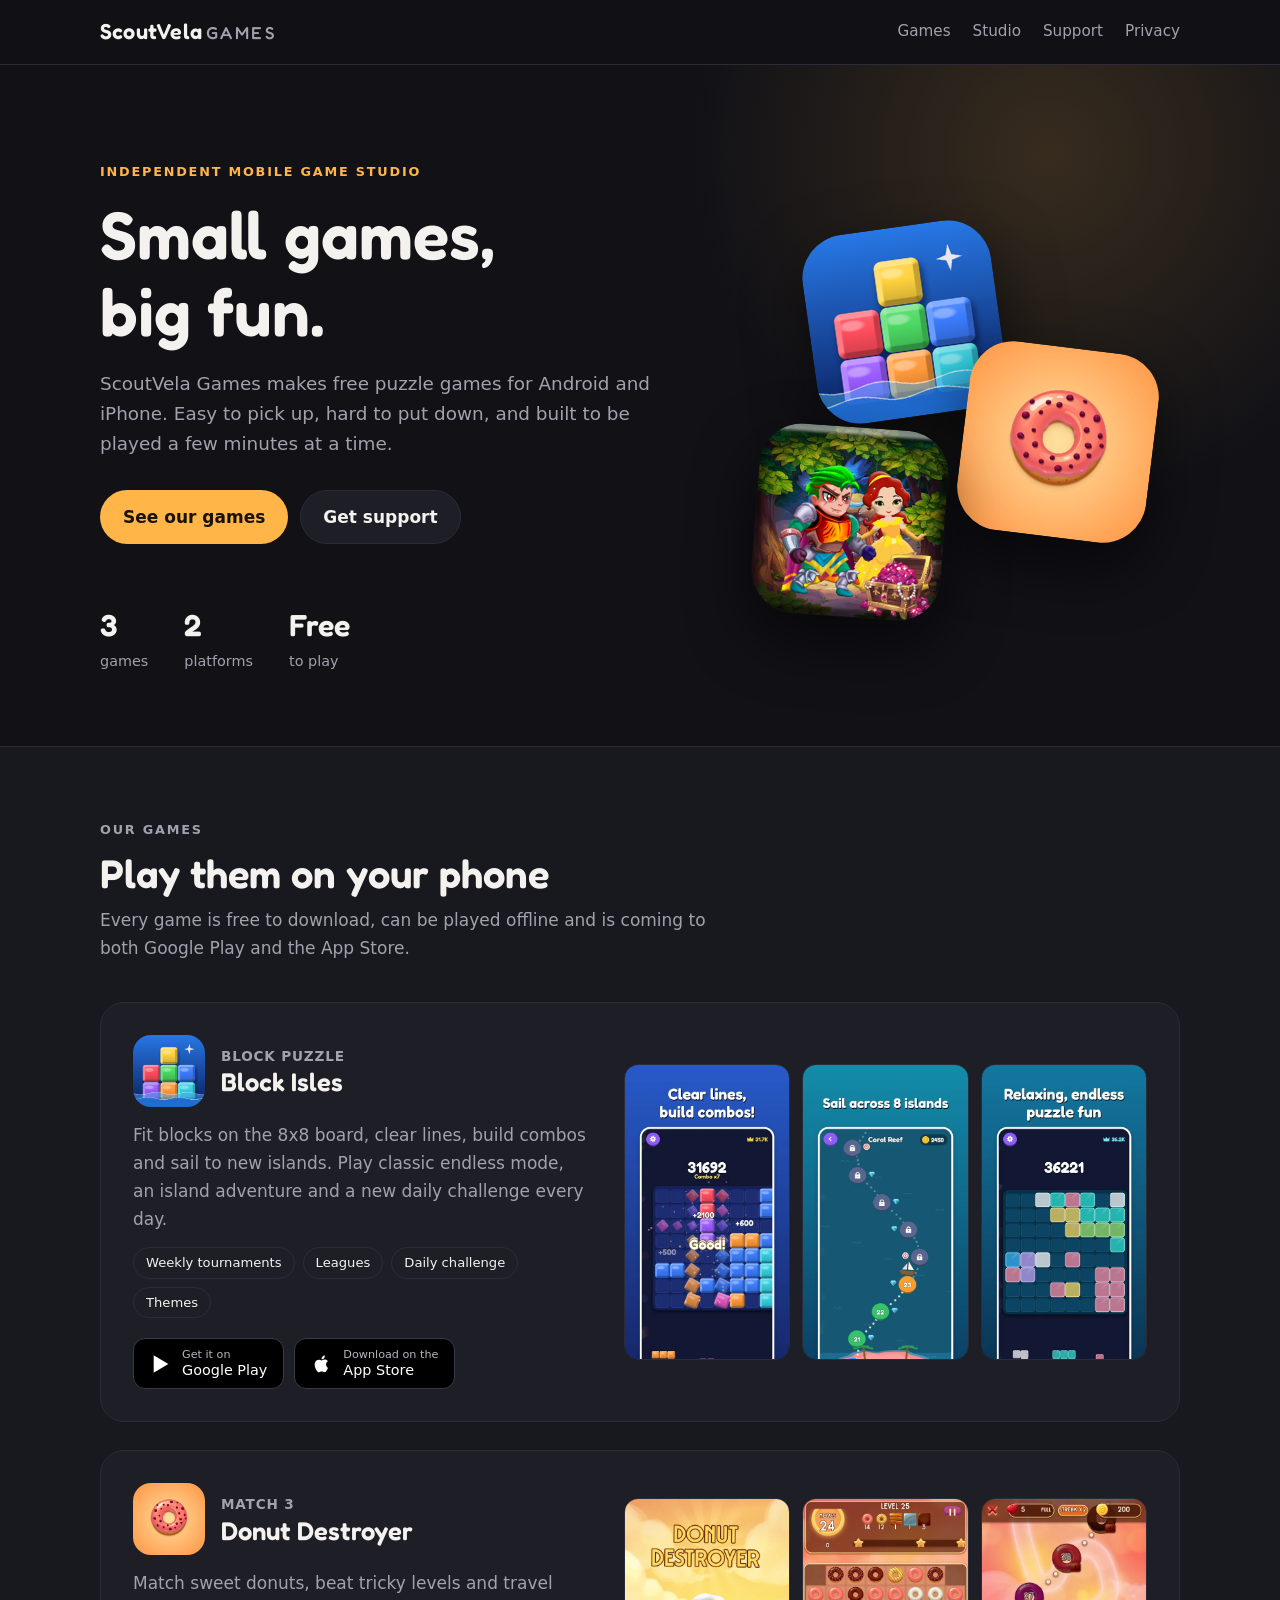
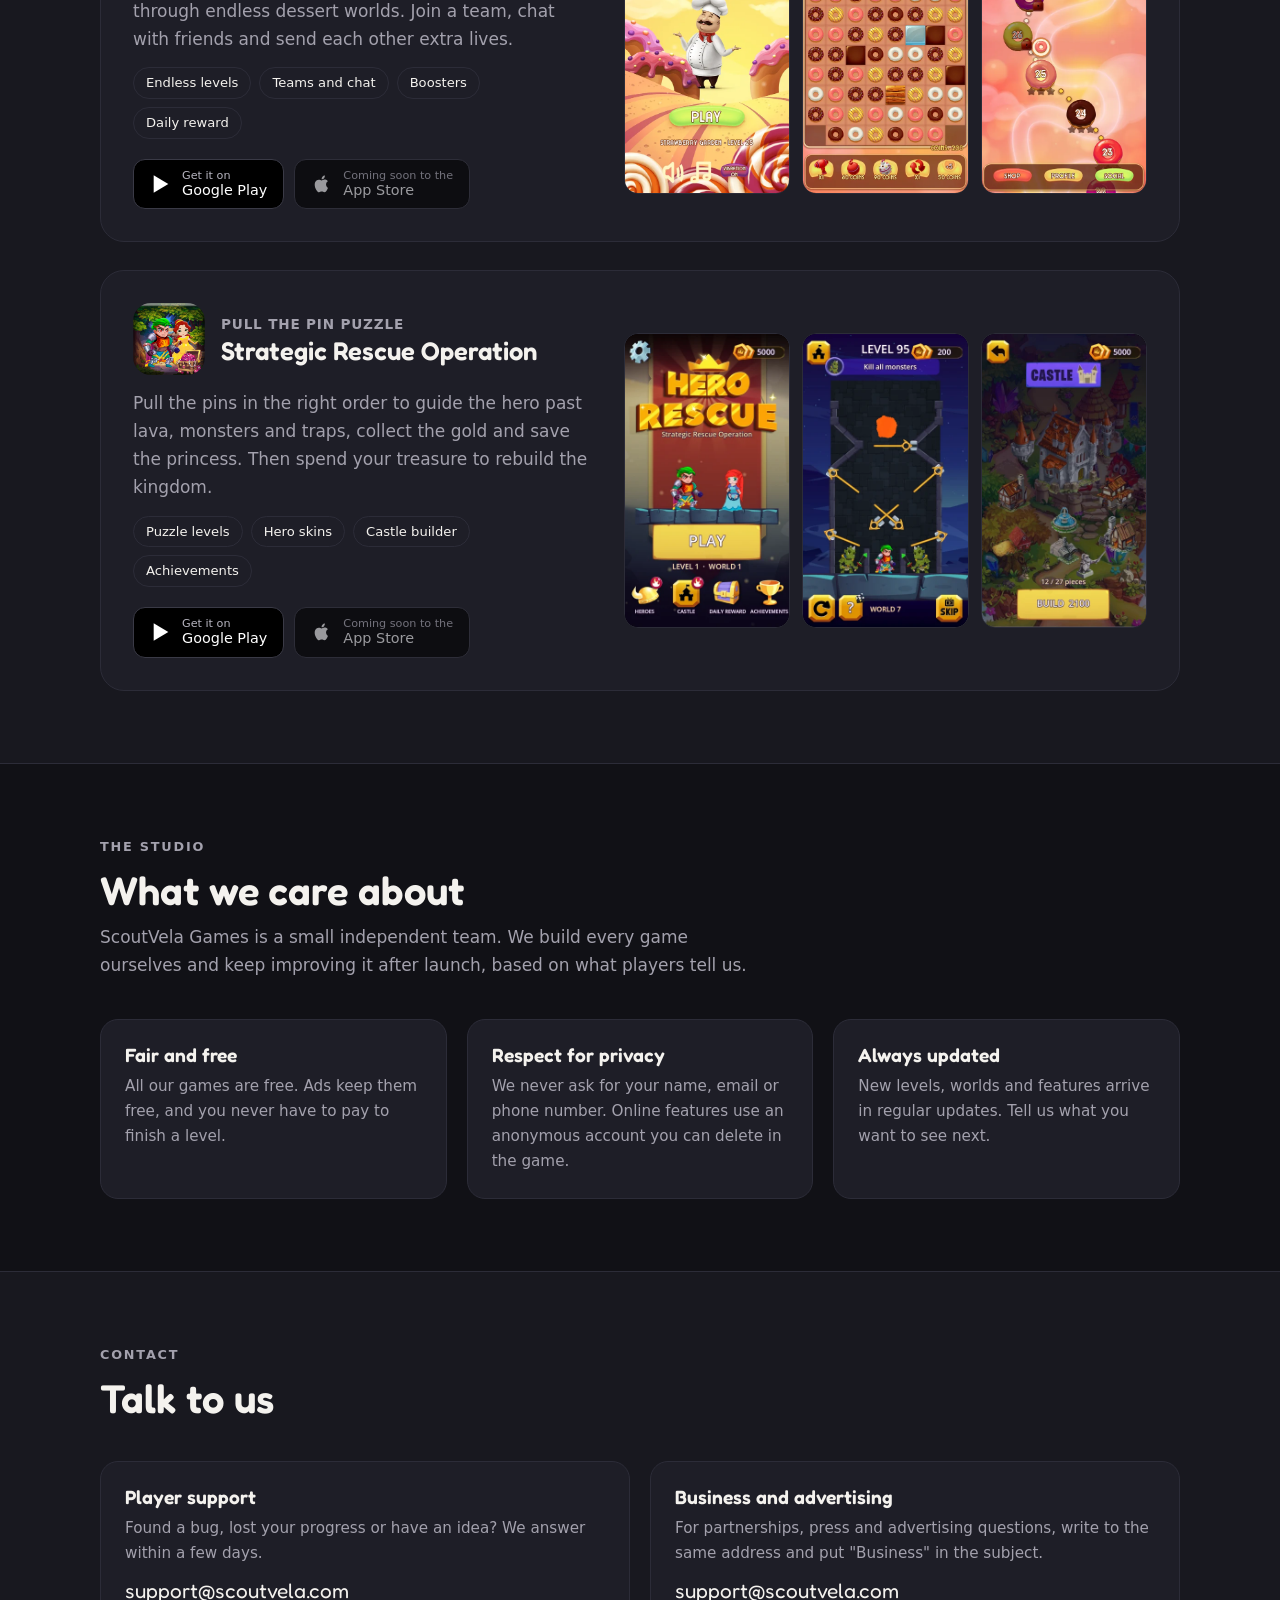
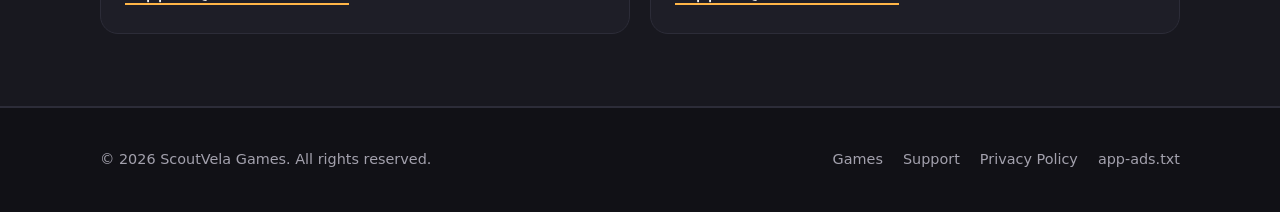
==== index.html @ fff9aac3 "Add ScoutVela Games studio website Co-Authored-By: Claude Opus 5.5 <noreply@anthropic.com> Claude-Se" ====
<!doctype html>
<html lang="en">
<head>
<meta charset="utf-8">
<meta name="viewport" content="width=device-width, initial-scale=1">
<title>ScoutVela Games</title>
<meta name="description" content="ScoutVela Games is an independent mobile game studio making free puzzle games for Android and iPhone: Donut Destroyer, Strategic Rescue Operation and Block Isles.">
<meta property="og:title" content="ScoutVela Games">
<meta property="og:description" content="Free puzzle games for Android and iPhone.">
<meta property="og:image" content="assets/img/scoutvela-logo.png">
<meta name="theme-color" content="#111116">
<link rel="icon" href="assets/img/favicon.png">
<link rel="apple-touch-icon" href="assets/img/apple-touch-icon.png">
<link rel="stylesheet" href="assets/style.css">
</head>
<body>

<header class="top">
  <div class="wrap">
    <a class="brand" href="./">ScoutVela<span>GAMES</span></a>
    <nav class="nav">
      <a href="#games">Games</a>
      <a class="hide-sm" href="#studio">Studio</a>
      <a href="support.html">Support</a>
      <a href="privacy.html">Privacy</a>
    </nav>
  </div>
</header>

<main>
  <div class="hero">
    <div class="wrap hero-grid">
      <div>
      <p class="eyebrow">Independent mobile game studio</p>
      <h1>Small games, big fun.</h1>
      <p class="lead">ScoutVela Games makes free puzzle games for Android and iPhone. Easy to pick up, hard to put down, and built to be played a few minutes at a time.</p>
      <div class="cta">
        <a class="btn primary" href="#games">See our games</a>
        <a class="btn" href="support.html">Get support</a>
      </div>
      <div class="stats">
        <div><b>3</b><span>games</span></div>
        <div><b>2</b><span>platforms</span></div>
        <div><b>Free</b><span>to play</span></div>
      </div>
      </div>
      <div class="hero-art" aria-hidden="true">
        <img class="a1" src="assets/img/icon-isles.png" alt="">
        <img class="a2" src="assets/img/icon-donut.png" alt="">
        <img class="a3" src="assets/img/icon-rescue.png" alt="">
      </div>
    </div>
  </div>

  <section id="games" class="alt">
    <div class="wrap">
      <div class="section-head">
        <p class="eyebrow">Our games</p>
        <h2>Play them on your phone</h2>
        <p>Every game is free to download, can be played offline and is coming to both Google Play and the App Store.</p>
      </div>

      <div class="games">
        <article class="game isles" id="block-isles">
          <div class="game-info">
            <div class="game-title">
              <img src="assets/img/icon-isles.png" alt="" width="72" height="72">
              <div>
                <p class="genre">Block puzzle</p>
                <h3>Block Isles</h3>
              </div>
            </div>
            <p>Fit blocks on the 8x8 board, clear lines, build combos and sail to new islands. Play classic endless mode, an island adventure and a new daily challenge every day.</p>
            <ul class="tags"><li>Weekly tournaments</li><li>Leagues</li><li>Daily challenge</li><li>Themes</li></ul>
            <div class="stores">
              <a class="store" href="https://play.google.com/store/apps/details?id=com.scoutvela.blockisles" target="_blank" rel="noopener">
                <svg viewBox="0 0 24 24" aria-hidden="true"><path fill="currentColor" d="M4 2.5v19l16-9.5z"/></svg>
                <span><small>Get it on</small>Google Play</span>
              </a>
              <a class="store" href="https://apps.apple.com/app/id6827424911" target="_blank" rel="noopener">
                <svg viewBox="0 0 24 24" aria-hidden="true"><path fill="currentColor" d="M16.4 12.6c0-2.4 2-3.5 2-3.6-1.1-1.6-2.8-1.8-3.4-1.8-1.4-.1-2.8.9-3.5.9s-1.8-.8-3-.8C7 7.3 5.6 8.2 4.8 9.6c-1.6 2.8-.4 6.9 1.2 9.1.8 1.1 1.7 2.3 2.8 2.3 1.1 0 1.6-.7 2.9-.7 1.4 0 1.7.7 2.9.7 1.2 0 2-1.1 2.7-2.2.9-1.3 1.2-2.5 1.2-2.6 0 0-2.1-.8-2.1-3.6zM14.2 5.6c.6-.8 1.1-1.8.9-2.8-.9 0-2 .6-2.6 1.4-.6.6-1.1 1.7-.9 2.7 1 .1 2-.5 2.6-1.3z"/></svg>
                <span><small>Download on the</small>App Store</span>
              </a>
            </div>
          </div>
          <div class="shots">
            <img src="assets/img/isles-1.webp" alt="Block Isles classic mode" loading="lazy">
            <img src="assets/img/isles-2.webp" alt="Block Isles island map" loading="lazy">
            <img src="assets/img/isles-3.webp" alt="Block Isles theme" loading="lazy">
          </div>
        </article>

        <article class="game donut" id="donut-destroyer">
          <div class="game-info">
            <div class="game-title">
              <img src="assets/img/icon-donut.png" alt="" width="72" height="72">
              <div>
                <p class="genre">Match 3</p>
                <h3>Donut Destroyer</h3>
              </div>
            </div>
            <p>Match sweet donuts, beat tricky levels and travel through endless dessert worlds. Join a team, chat with friends and send each other extra lives.</p>
            <ul class="tags"><li>Endless levels</li><li>Teams and chat</li><li>Boosters</li><li>Daily reward</li></ul>
            <div class="stores">
              <a class="store" href="https://play.google.com/store/apps/details?id=com.MBAGameOffice.StandalonePairing" target="_blank" rel="noopener">
                <svg viewBox="0 0 24 24" aria-hidden="true"><path fill="currentColor" d="M4 2.5v19l16-9.5z"/></svg>
                <span><small>Get it on</small>Google Play</span>
              </a>
              <span class="store soon" aria-label="App Store, coming soon">
                <svg viewBox="0 0 24 24" aria-hidden="true"><path fill="currentColor" d="M16.4 12.6c0-2.4 2-3.5 2-3.6-1.1-1.6-2.8-1.8-3.4-1.8-1.4-.1-2.8.9-3.5.9s-1.8-.8-3-.8C7 7.3 5.6 8.2 4.8 9.6c-1.6 2.8-.4 6.9 1.2 9.1.8 1.1 1.7 2.3 2.8 2.3 1.1 0 1.6-.7 2.9-.7 1.4 0 1.7.7 2.9.7 1.2 0 2-1.1 2.7-2.2.9-1.3 1.2-2.5 1.2-2.6 0 0-2.1-.8-2.1-3.6zM14.2 5.6c.6-.8 1.1-1.8.9-2.8-.9 0-2 .6-2.6 1.4-.6.6-1.1 1.7-.9 2.7 1 .1 2-.5 2.6-1.3z"/></svg>
                <span><small>Coming soon to the</small>App Store</span>
              </span>
            </div>
          </div>
          <div class="shots">
            <img src="assets/img/donut-1.webp" alt="Donut Destroyer main menu" loading="lazy">
            <img src="assets/img/donut-2.webp" alt="Donut Destroyer level" loading="lazy">
            <img src="assets/img/donut-3.webp" alt="Donut Destroyer world map" loading="lazy">
          </div>
        </article>

        <article class="game rescue" id="strategic-rescue">
          <div class="game-info">
            <div class="game-title">
              <img src="assets/img/icon-rescue.png" alt="" width="72" height="72">
              <div>
                <p class="genre">Pull the pin puzzle</p>
                <h3>Strategic Rescue Operation</h3>
              </div>
            </div>
            <p>Pull the pins in the right order to guide the hero past lava, monsters and traps, collect the gold and save the princess. Then spend your treasure to rebuild the kingdom.</p>
            <ul class="tags"><li>Puzzle levels</li><li>Hero skins</li><li>Castle builder</li><li>Achievements</li></ul>
            <div class="stores">
              <a class="store" href="https://play.google.com/store/apps/details?id=com.MBAGameOffice.StrategicRescueOperation" target="_blank" rel="noopener">
                <svg viewBox="0 0 24 24" aria-hidden="true"><path fill="currentColor" d="M4 2.5v19l16-9.5z"/></svg>
                <span><small>Get it on</small>Google Play</span>
              </a>
              <span class="store soon" aria-label="App Store, coming soon">
                <svg viewBox="0 0 24 24" aria-hidden="true"><path fill="currentColor" d="M16.4 12.6c0-2.4 2-3.5 2-3.6-1.1-1.6-2.8-1.8-3.4-1.8-1.4-.1-2.8.9-3.5.9s-1.8-.8-3-.8C7 7.3 5.6 8.2 4.8 9.6c-1.6 2.8-.4 6.9 1.2 9.1.8 1.1 1.7 2.3 2.8 2.3 1.1 0 1.6-.7 2.9-.7 1.4 0 1.7.7 2.9.7 1.2 0 2-1.1 2.7-2.2.9-1.3 1.2-2.5 1.2-2.6 0 0-2.1-.8-2.1-3.6zM14.2 5.6c.6-.8 1.1-1.8.9-2.8-.9 0-2 .6-2.6 1.4-.6.6-1.1 1.7-.9 2.7 1 .1 2-.5 2.6-1.3z"/></svg>
                <span><small>Coming soon to the</small>App Store</span>
              </span>
            </div>
          </div>
          <div class="shots">
            <img src="assets/img/rescue-1.webp" alt="Strategic Rescue Operation main menu" loading="lazy">
            <img src="assets/img/rescue-2.webp" alt="Strategic Rescue Operation level" loading="lazy">
            <img src="assets/img/rescue-3.webp" alt="Strategic Rescue Operation castle" loading="lazy">
          </div>
        </article>
      </div>
    </div>
  </section>

  <section id="studio">
    <div class="wrap">
      <div class="section-head">
        <p class="eyebrow">The studio</p>
        <h2>What we care about</h2>
        <p>ScoutVela Games is a small independent team. We build every game ourselves and keep improving it after launch, based on what players tell us.</p>
      </div>
      <div class="values">
        <div class="value">
          <h3>Fair and free</h3>
          <p>All our games are free. Ads keep them free, and you never have to pay to finish a level.</p>
        </div>
        <div class="value">
          <h3>Respect for privacy</h3>
          <p>We never ask for your name, email or phone number. Online features use an anonymous account you can delete in the game.</p>
        </div>
        <div class="value">
          <h3>Always updated</h3>
          <p>New levels, worlds and features arrive in regular updates. Tell us what you want to see next.</p>
        </div>
      </div>
    </div>
  </section>

  <section id="contact" class="alt">
    <div class="wrap">
      <div class="section-head">
        <p class="eyebrow">Contact</p>
        <h2>Talk to us</h2>
      </div>
      <div class="contact">
        <div class="value">
          <h3>Player support</h3>
          <p>Found a bug, lost your progress or have an idea? We answer within a few days.</p>
          <p><a class="mail" href="mailto:support@scoutvela.com">support@scoutvela.com</a></p>
        </div>
        <div class="value">
          <h3>Business and advertising</h3>
          <p>For partnerships, press and advertising questions, write to the same address and put "Business" in the subject.</p>
          <p><a class="mail" href="mailto:support@scoutvela.com?subject=Business">support@scoutvela.com</a></p>
        </div>
      </div>
    </div>
  </section>
</main>

<footer>
  <div class="wrap">
    <p>© 2026 ScoutVela Games. All rights reserved.</p>
    <nav>
      <a href="#games">Games</a>
      <a href="support.html">Support</a>
      <a href="privacy.html">Privacy Policy</a>
      <a href="app-ads.txt">app-ads.txt</a>
    </nav>
  </div>
</footer>

</body>
</html>
---- assets/style.css ----
/* ScoutVela Games: one shared stylesheet for every page */
@font-face {
  font-family: "Fredoka";
  src: url("font/Fredoka.ttf") format("truetype");
  font-weight: 300 700;
  font-display: swap;
}

:root {
  --bg: #111116;
  --bg-2: #18181f;
  --card: #1e1e27;
  --line: #2c2c38;
  --fg: #f4f2ee;
  --muted: #a3a1ad;
  --accent: #ffb547;
  --donut: #ff7fb0;
  --rescue: #ffc04d;
  --isles: #5fb8ff;
  --display: "Fredoka", "Trebuchet MS", system-ui, sans-serif;
  --body: system-ui, -apple-system, "Segoe UI", Roboto, sans-serif;
  color-scheme: dark;
}

* { box-sizing: border-box; }
html { scroll-behavior: smooth; }
body {
  margin: 0;
  background: var(--bg);
  color: var(--fg);
  font: 17px/1.65 var(--body);
  -webkit-font-smoothing: antialiased;
}
img { max-width: 100%; display: block; }
a { color: var(--accent); }
a:focus-visible, button:focus-visible { outline: 2px solid var(--accent); outline-offset: 3px; border-radius: 6px; }
h1, h2, h3 { font-family: var(--display); font-weight: 600; line-height: 1.15; margin: 0; text-wrap: balance; }
p { margin: 0; }

.wrap { max-width: 1120px; margin: 0 auto; padding: 0 20px; }

/* Header */
.top {
  position: sticky; top: 0; z-index: 10;
  background: rgba(17, 17, 22, .86);
  backdrop-filter: blur(10px);
  border-bottom: 1px solid var(--line);
}
.top .wrap { display: flex; align-items: center; justify-content: space-between; height: 64px; gap: 16px; }
.brand { font-family: var(--display); font-size: 1.35rem; font-weight: 600; color: var(--fg); text-decoration: none; letter-spacing: .01em; white-space: nowrap; }
.brand span { color: var(--muted); font-weight: 500; font-size: .8em; letter-spacing: .14em; margin-left: 4px; }
.nav { display: flex; gap: 22px; }
.nav a { color: var(--muted); text-decoration: none; font-size: .95rem; }
.nav a:hover, .nav a[aria-current="page"] { color: var(--fg); }

/* Hero */
.hero { padding: 96px 0 72px; position: relative; overflow: hidden; }
.hero::before {
  content: ""; position: absolute; inset: -40% -10% auto auto; width: 720px; height: 720px;
  background: radial-gradient(closest-side, rgba(255, 181, 71, .16), transparent);
  pointer-events: none;
}
.eyebrow { color: var(--accent); font-weight: 600; letter-spacing: .14em; text-transform: uppercase; font-size: .8rem; }
.hero h1 { font-size: clamp(2.4rem, 6vw, 4.2rem); margin: 14px 0 18px; max-width: 14ch; }
.hero p.lead { color: var(--muted); font-size: 1.15rem; max-width: 56ch; }
.hero .cta { display: flex; flex-wrap: wrap; gap: 12px; margin-top: 30px; }
.btn {
  display: inline-flex; align-items: center; gap: 8px;
  padding: 12px 22px; border-radius: 999px; font-weight: 600; text-decoration: none;
  border: 1px solid var(--line); color: var(--fg); background: var(--card);
}
.btn.primary { background: var(--accent); color: #1a1206; border-color: transparent; }
.btn:hover { filter: brightness(1.08); }

.stats { display: flex; flex-wrap: wrap; gap: 36px; margin-top: 56px; }
.stats div { display: flex; flex-direction: column; }
.stats b { font-family: var(--display); font-size: 1.9rem; font-weight: 600; }
.stats span { color: var(--muted); font-size: .9rem; }

/* Sections */
section { padding: 72px 0; }
section.alt { background: var(--bg-2); border-block: 1px solid var(--line); }
.section-head { display: flex; flex-direction: column; gap: 10px; margin-bottom: 40px; }
.section-head h2 { font-size: clamp(1.8rem, 4vw, 2.5rem); }
.section-head p { color: var(--muted); max-width: 60ch; }

/* Game cards */
.games { display: flex; flex-direction: column; gap: 28px; }
.game {
  display: grid; grid-template-columns: minmax(0, 1fr) minmax(0, 1.15fr); gap: 36px; align-items: center;
  background: var(--card); border: 1px solid var(--line); border-radius: 24px; padding: 32px;
}
.game.donut { --c: var(--donut); }
.game.rescue { --c: var(--rescue); }
.game.isles { --c: var(--isles); }
.game-info { display: flex; flex-direction: column; gap: 14px; }
.game-title { display: flex; align-items: center; gap: 16px; }
.game-title img { width: 72px; height: 72px; border-radius: 18px; flex: none; }
.game-title h3 { font-size: 1.6rem; }
.genre { color: var(--c); font-size: .85rem; font-weight: 600; letter-spacing: .06em; text-transform: uppercase; }
.game-info p { color: var(--muted); }
.tags { display: flex; flex-wrap: wrap; gap: 8px; padding: 0; margin: 0; list-style: none; }
.tags li { font-size: .82rem; padding: 4px 12px; border-radius: 999px; border: 1px solid var(--line); color: var(--fg); }
.stores { display: flex; flex-wrap: wrap; gap: 10px; margin-top: 6px; }
.store {
  display: inline-flex; align-items: center; gap: 10px; padding: 9px 16px; border-radius: 12px;
  background: #000; border: 1px solid #3a3a46; color: #fff; text-decoration: none; font-size: .9rem; line-height: 1.2;
}
.store small { display: block; color: #b7b5c0; font-size: .7rem; }
.store svg { width: 22px; height: 22px; flex: none; }
.store.soon { opacity: .55; pointer-events: none; }
.shots { display: grid; grid-template-columns: repeat(3, minmax(0, 1fr)); gap: 12px; }
.shots img { width: 100%; aspect-ratio: 9 / 16; object-fit: cover; object-position: top; border-radius: 14px; border: 1px solid var(--line); background: #000; }

/* About / values */
.values { display: grid; grid-template-columns: repeat(3, minmax(0, 1fr)); gap: 20px; }
.value { background: var(--card); border: 1px solid var(--line); border-radius: 18px; padding: 24px; display: flex; flex-direction: column; gap: 8px; }
.value h3 { font-size: 1.2rem; }
.value p { color: var(--muted); font-size: .95rem; }

/* Contact */
.contact { display: grid; grid-template-columns: repeat(2, minmax(0, 1fr)); gap: 20px; }
.mail { font-family: var(--display); font-size: 1.3rem; color: var(--fg); text-decoration: none; border-bottom: 2px solid var(--accent); overflow-wrap: anywhere; }

/* Long text pages */
.doc { max-width: 760px; margin: 0 auto; padding: 64px 20px 80px; display: flex; flex-direction: column; gap: 30px; }
.doc h1 { font-size: clamp(2rem, 5vw, 2.8rem); }
.doc h2 { font-size: 1.45rem; }
.doc h3 { font-size: 1.08rem; font-family: var(--body); font-weight: 700; }
.doc section { padding: 0; display: flex; flex-direction: column; gap: 10px; }
.doc ul, .doc ol { margin: 0; padding-left: 1.25em; display: flex; flex-direction: column; gap: 6px; }
.doc .meta { color: var(--muted); font-size: .92rem; }
.doc p, .doc li { color: #d9d6de; }
.doc .card { background: var(--card); border: 1px solid var(--line); border-left: 4px solid var(--c, var(--accent)); border-radius: 16px; padding: 22px; display: flex; flex-direction: column; gap: 10px; }
.doc .card.donut { --c: var(--donut); }
.doc .card.rescue { --c: var(--rescue); }
.doc .card.isles { --c: var(--isles); }
.doc .card h2 { color: var(--c); }
.ids { font-size: .85rem; color: var(--muted) !important; overflow-wrap: anywhere; }
.toc { display: flex; flex-wrap: wrap; gap: 8px; }
.toc a { font-size: .88rem; padding: 6px 14px; border-radius: 999px; border: 1px solid var(--line); color: var(--fg); text-decoration: none; }
details { background: var(--card); border: 1px solid var(--line); border-radius: 14px; padding: 16px 20px; }
details summary { cursor: pointer; font-weight: 600; }
details p { margin-top: 10px; }

/* Footer */
footer { border-top: 1px solid var(--line); padding: 40px 0; color: var(--muted); font-size: .9rem; }
footer .wrap { display: flex; flex-wrap: wrap; justify-content: space-between; gap: 20px; }
footer nav { display: flex; flex-wrap: wrap; gap: 20px; }
footer a { color: var(--muted); text-decoration: none; }
footer a:hover { color: var(--fg); }

@media (max-width: 860px) {
  .game { grid-template-columns: minmax(0, 1fr); padding: 22px; gap: 24px; }
  .values, .contact { grid-template-columns: minmax(0, 1fr); }
  .hero { padding: 64px 0 48px; }
  section { padding: 56px 0; }
}
@media (max-width: 560px) {
  .wrap { padding: 0 16px; }
  .nav { gap: 14px; }
  .nav a.hide-sm { display: none; }
  .brand span { display: none; }
  .shots { gap: 8px; }
  .shots img { border-radius: 10px; }
}

/* Hero icon collage */
.hero-grid { display: grid; grid-template-columns: minmax(0, 1.3fr) minmax(0, 1fr); gap: 40px; align-items: center; position: relative; }
.hero-art { position: relative; height: 380px; }
.hero-art img { position: absolute; width: 190px; height: 190px; border-radius: 44px; box-shadow: 0 24px 60px rgba(0, 0, 0, .55); }
.hero-art .a1 { top: 0; left: 18%; transform: rotate(-8deg); }
.hero-art .a2 { top: 120px; left: 52%; transform: rotate(7deg); }
.hero-art .a3 { top: 200px; left: 6%; transform: rotate(4deg); }
@media (max-width: 860px) {
  .hero-grid { grid-template-columns: minmax(0, 1fr); }
  .hero-art { display: none; }
}
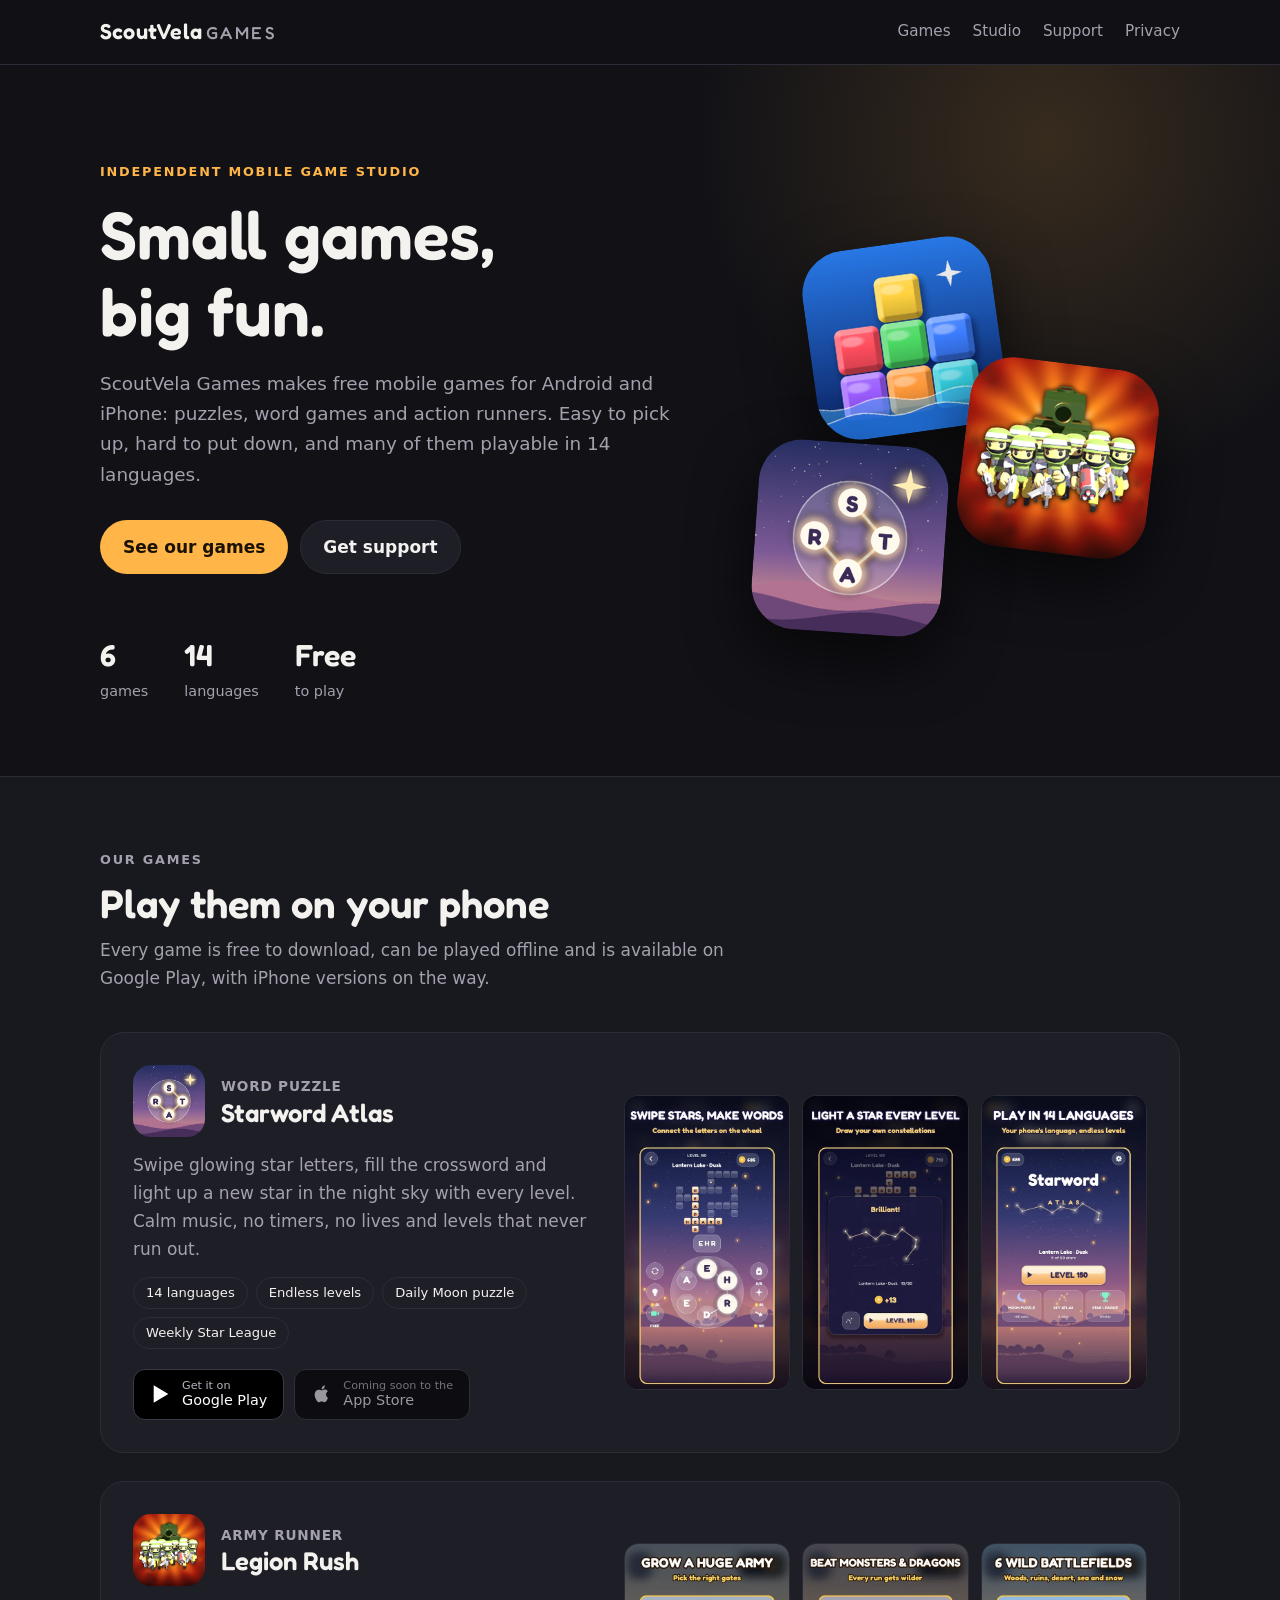
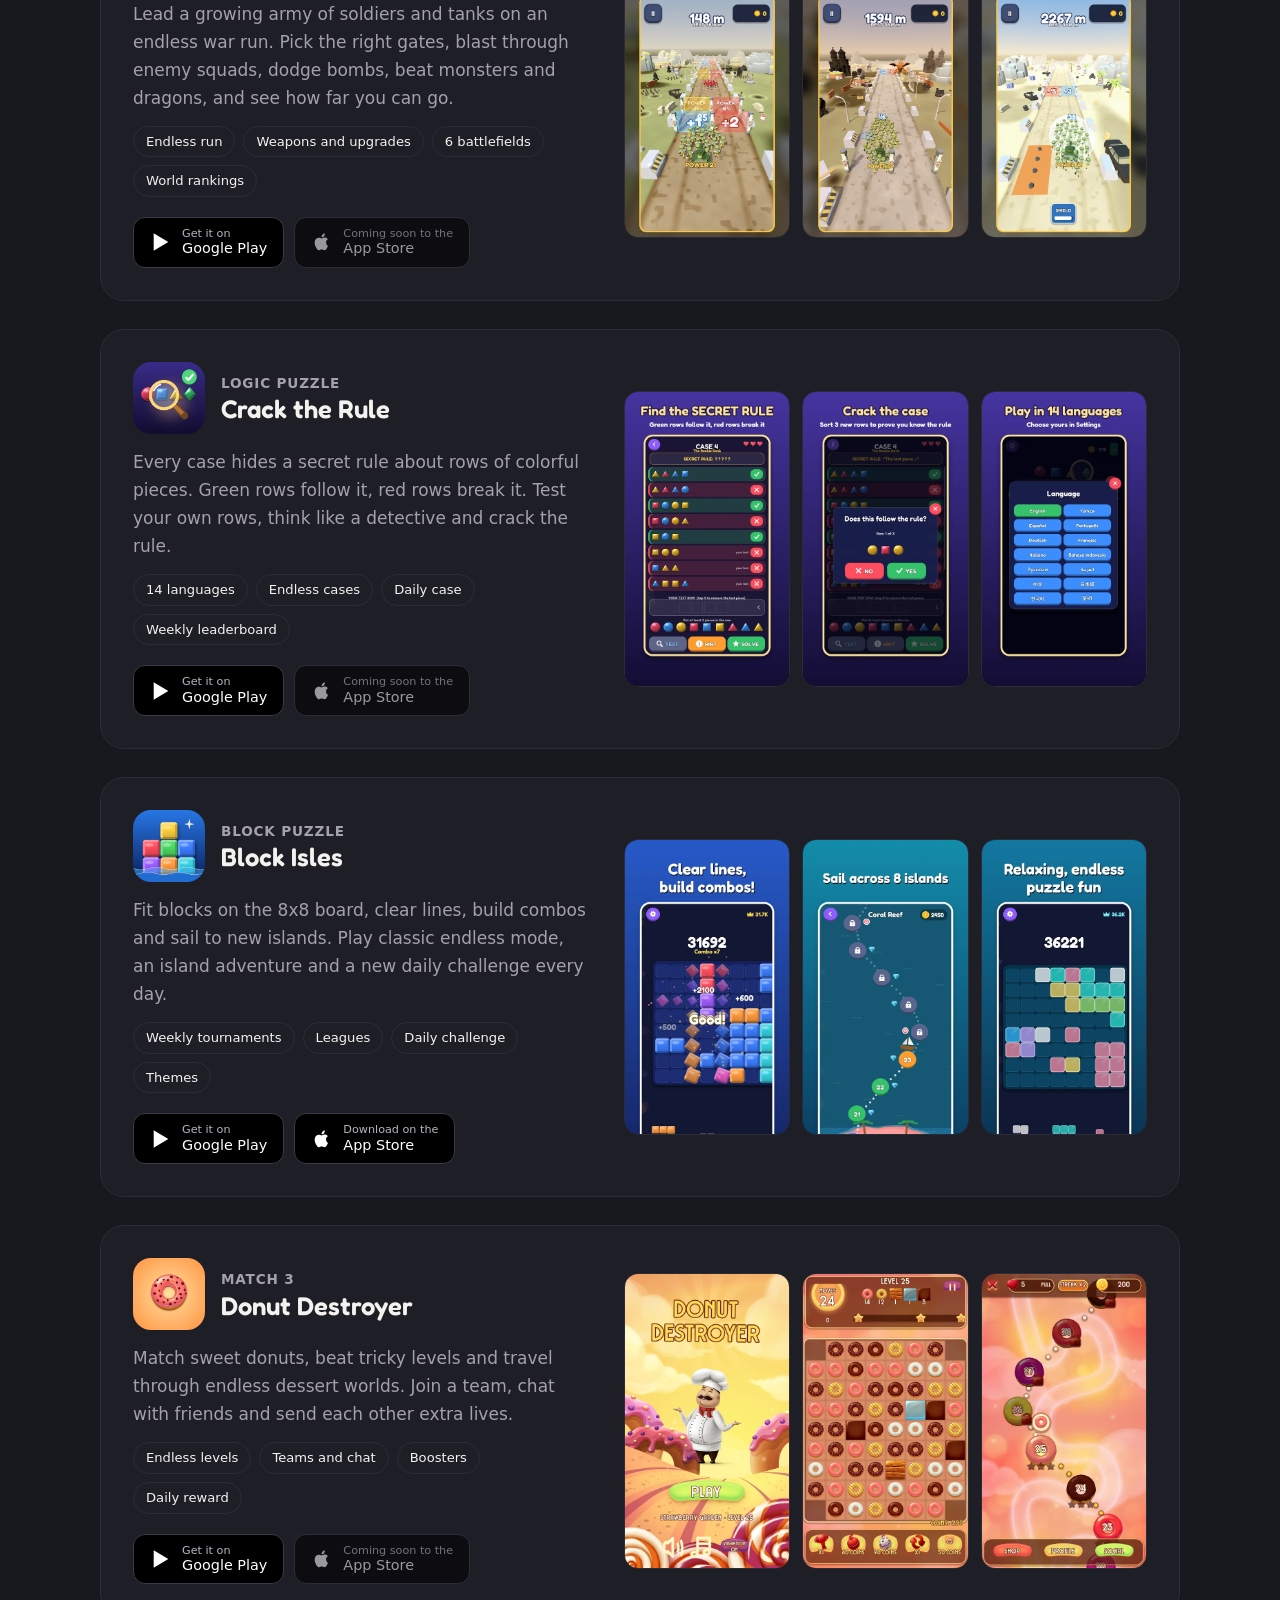
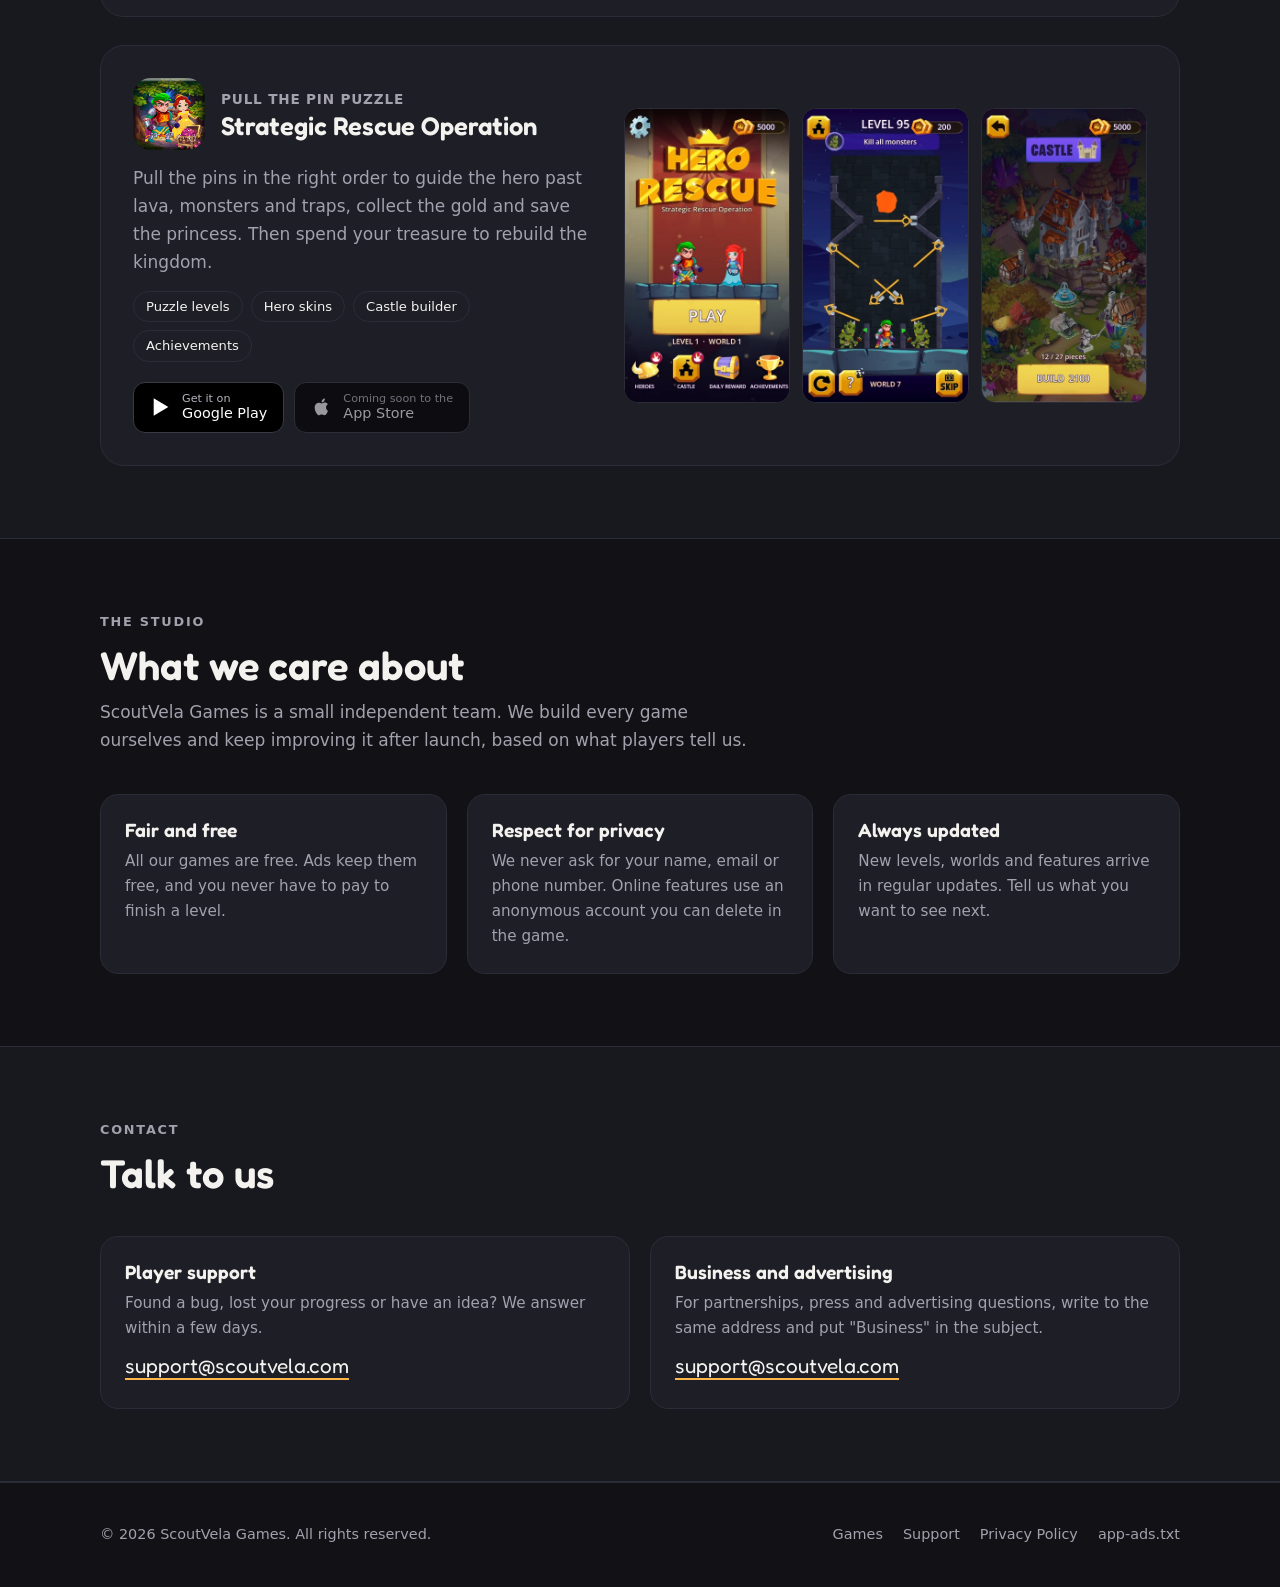
==== commit 80d79d38: "Add Starword Atlas, Legion Rush and Crack the Rule to the studio site Update home page, privacy poli" ====
--- a/index.html
+++ b/index.html
@@ -4,9 +4,9 @@
 <meta charset="utf-8">
 <meta name="viewport" content="width=device-width, initial-scale=1">
 <title>ScoutVela Games</title>
-<meta name="description" content="ScoutVela Games is an independent mobile game studio making free puzzle games for Android and iPhone: Donut Destroyer, Strategic Rescue Operation and Block Isles.">
+<meta name="description" content="ScoutVela Games is an independent mobile game studio making free mobile games for Android and iPhone: Starword Atlas, Legion Rush, Crack the Rule, Block Isles, Donut Destroyer and Strategic Rescue Operation.">
 <meta property="og:title" content="ScoutVela Games">
-<meta property="og:description" content="Free puzzle games for Android and iPhone.">
+<meta property="og:description" content="Free mobile games for Android and iPhone.">
 <meta property="og:image" content="assets/img/scoutvela-logo.png">
 <meta name="theme-color" content="#111116">
 <link rel="icon" href="assets/img/favicon.png">
@@ -33,21 +33,21 @@
       <div>
       <p class="eyebrow">Independent mobile game studio</p>
       <h1>Small games, big fun.</h1>
-      <p class="lead">ScoutVela Games makes free puzzle games for Android and iPhone. Easy to pick up, hard to put down, and built to be played a few minutes at a time.</p>
+      <p class="lead">ScoutVela Games makes free mobile games for Android and iPhone: puzzles, word games and action runners. Easy to pick up, hard to put down, and many of them playable in 14 languages.</p>
       <div class="cta">
         <a class="btn primary" href="#games">See our games</a>
         <a class="btn" href="support.html">Get support</a>
       </div>
       <div class="stats">
-        <div><b>3</b><span>games</span></div>
-        <div><b>2</b><span>platforms</span></div>
+        <div><b>6</b><span>games</span></div>
+        <div><b>14</b><span>languages</span></div>
         <div><b>Free</b><span>to play</span></div>
       </div>
       </div>
       <div class="hero-art" aria-hidden="true">
         <img class="a1" src="assets/img/icon-isles.png" alt="">
-        <img class="a2" src="assets/img/icon-donut.png" alt="">
-        <img class="a3" src="assets/img/icon-rescue.png" alt="">
+        <img class="a2" src="assets/img/icon-legion.png" alt="">
+        <img class="a3" src="assets/img/icon-starword.png" alt="">
       </div>
     </div>
   </div>
@@ -57,10 +57,97 @@
       <div class="section-head">
         <p class="eyebrow">Our games</p>
         <h2>Play them on your phone</h2>
-        <p>Every game is free to download, can be played offline and is coming to both Google Play and the App Store.</p>
+        <p>Every game is free to download, can be played offline and is available on Google Play, with iPhone versions on the way.</p>
       </div>
 
       <div class="games">
+        <article class="game star" id="starword-atlas">
+          <div class="game-info">
+            <div class="game-title">
+              <img src="assets/img/icon-starword.png" alt="" width="72" height="72">
+              <div>
+                <p class="genre">Word puzzle</p>
+                <h3>Starword Atlas</h3>
+              </div>
+            </div>
+            <p>Swipe glowing star letters, fill the crossword and light up a new star in the night sky with every level. Calm music, no timers, no lives and levels that never run out.</p>
+            <ul class="tags"><li>14 languages</li><li>Endless levels</li><li>Daily Moon puzzle</li><li>Weekly Star League</li></ul>
+            <div class="stores">
+              <a class="store" href="https://play.google.com/store/apps/details?id=com.scoutvela.starwordatlas" target="_blank" rel="noopener">
+                <svg viewBox="0 0 24 24" aria-hidden="true"><path fill="currentColor" d="M4 2.5v19l16-9.5z"/></svg>
+                <span><small>Get it on</small>Google Play</span>
+              </a>
+              <span class="store soon" aria-label="App Store, coming soon">
+                <svg viewBox="0 0 24 24" aria-hidden="true"><path fill="currentColor" d="M16.4 12.6c0-2.4 2-3.5 2-3.6-1.1-1.6-2.8-1.8-3.4-1.8-1.4-.1-2.8.9-3.5.9s-1.8-.8-3-.8C7 7.3 5.6 8.2 4.8 9.6c-1.6 2.8-.4 6.9 1.2 9.1.8 1.1 1.7 2.3 2.8 2.3 1.1 0 1.6-.7 2.9-.7 1.4 0 1.7.7 2.9.7 1.2 0 2-1.1 2.7-2.2.9-1.3 1.2-2.5 1.2-2.6 0 0-2.1-.8-2.1-3.6zM14.2 5.6c.6-.8 1.1-1.8.9-2.8-.9 0-2 .6-2.6 1.4-.6.6-1.1 1.7-.9 2.7 1 .1 2-.5 2.6-1.3z"/></svg>
+                <span><small>Coming soon to the</small>App Store</span>
+              </span>
+            </div>
+          </div>
+          <div class="shots">
+            <img src="assets/img/starword-1.webp" alt="Starword Atlas word wheel and crossword" loading="lazy">
+            <img src="assets/img/starword-2.webp" alt="Starword Atlas constellation" loading="lazy">
+            <img src="assets/img/starword-3.webp" alt="Starword Atlas home screen" loading="lazy">
+          </div>
+        </article>
+
+        <article class="game legion" id="legion-rush">
+          <div class="game-info">
+            <div class="game-title">
+              <img src="assets/img/icon-legion.png" alt="" width="72" height="72">
+              <div>
+                <p class="genre">Army runner</p>
+                <h3>Legion Rush</h3>
+              </div>
+            </div>
+            <p>Lead a growing army of soldiers and tanks on an endless war run. Pick the right gates, blast through enemy squads, dodge bombs, beat monsters and dragons, and see how far you can go.</p>
+            <ul class="tags"><li>Endless run</li><li>Weapons and upgrades</li><li>6 battlefields</li><li>World rankings</li></ul>
+            <div class="stores">
+              <a class="store" href="https://play.google.com/store/apps/details?id=com.scoutvela.legionrush" target="_blank" rel="noopener">
+                <svg viewBox="0 0 24 24" aria-hidden="true"><path fill="currentColor" d="M4 2.5v19l16-9.5z"/></svg>
+                <span><small>Get it on</small>Google Play</span>
+              </a>
+              <span class="store soon" aria-label="App Store, coming soon">
+                <svg viewBox="0 0 24 24" aria-hidden="true"><path fill="currentColor" d="M16.4 12.6c0-2.4 2-3.5 2-3.6-1.1-1.6-2.8-1.8-3.4-1.8-1.4-.1-2.8.9-3.5.9s-1.8-.8-3-.8C7 7.3 5.6 8.2 4.8 9.6c-1.6 2.8-.4 6.9 1.2 9.1.8 1.1 1.7 2.3 2.8 2.3 1.1 0 1.6-.7 2.9-.7 1.4 0 1.7.7 2.9.7 1.2 0 2-1.1 2.7-2.2.9-1.3 1.2-2.5 1.2-2.6 0 0-2.1-.8-2.1-3.6zM14.2 5.6c.6-.8 1.1-1.8.9-2.8-.9 0-2 .6-2.6 1.4-.6.6-1.1 1.7-.9 2.7 1 .1 2-.5 2.6-1.3z"/></svg>
+                <span><small>Coming soon to the</small>App Store</span>
+              </span>
+            </div>
+          </div>
+          <div class="shots">
+            <img src="assets/img/legion-1.webp" alt="Legion Rush growing army" loading="lazy">
+            <img src="assets/img/legion-2.webp" alt="Legion Rush monsters and dragons" loading="lazy">
+            <img src="assets/img/legion-3.webp" alt="Legion Rush battlefield" loading="lazy">
+          </div>
+        </article>
+
+        <article class="game crack" id="crack-the-rule">
+          <div class="game-info">
+            <div class="game-title">
+              <img src="assets/img/icon-crack.png" alt="" width="72" height="72">
+              <div>
+                <p class="genre">Logic puzzle</p>
+                <h3>Crack the Rule</h3>
+              </div>
+            </div>
+            <p>Every case hides a secret rule about rows of colorful pieces. Green rows follow it, red rows break it. Test your own rows, think like a detective and crack the rule.</p>
+            <ul class="tags"><li>14 languages</li><li>Endless cases</li><li>Daily case</li><li>Weekly leaderboard</li></ul>
+            <div class="stores">
+              <a class="store" href="https://play.google.com/store/apps/details?id=com.scoutvela.cracktherule" target="_blank" rel="noopener">
+                <svg viewBox="0 0 24 24" aria-hidden="true"><path fill="currentColor" d="M4 2.5v19l16-9.5z"/></svg>
+                <span><small>Get it on</small>Google Play</span>
+              </a>
+              <span class="store soon" aria-label="App Store, coming soon">
+                <svg viewBox="0 0 24 24" aria-hidden="true"><path fill="currentColor" d="M16.4 12.6c0-2.4 2-3.5 2-3.6-1.1-1.6-2.8-1.8-3.4-1.8-1.4-.1-2.8.9-3.5.9s-1.8-.8-3-.8C7 7.3 5.6 8.2 4.8 9.6c-1.6 2.8-.4 6.9 1.2 9.1.8 1.1 1.7 2.3 2.8 2.3 1.1 0 1.6-.7 2.9-.7 1.4 0 1.7.7 2.9.7 1.2 0 2-1.1 2.7-2.2.9-1.3 1.2-2.5 1.2-2.6 0 0-2.1-.8-2.1-3.6zM14.2 5.6c.6-.8 1.1-1.8.9-2.8-.9 0-2 .6-2.6 1.4-.6.6-1.1 1.7-.9 2.7 1 .1 2-.5 2.6-1.3z"/></svg>
+                <span><small>Coming soon to the</small>App Store</span>
+              </span>
+            </div>
+          </div>
+          <div class="shots">
+            <img src="assets/img/crack-1.webp" alt="Crack the Rule case" loading="lazy">
+            <img src="assets/img/crack-2.webp" alt="Crack the Rule solving a case" loading="lazy">
+            <img src="assets/img/crack-3.webp" alt="Crack the Rule language picker" loading="lazy">
+          </div>
+        </article>
+
         <article class="game isles" id="block-isles">
           <div class="game-info">
             <div class="game-title">
--- a/assets/style.css
+++ b/assets/style.css
@@ -176,3 +176,9 @@
   .hero-grid { grid-template-columns: minmax(0, 1fr); }
   .hero-art { display: none; }
 }
+.game.crack { --c: #b7a4ff; }
+.game.legion { --c: #a6d36f; }
+.game.star { --c: #9fb4ff; }
+.doc .card.crack { --c: #b7a4ff; }
+.doc .card.legion { --c: #a6d36f; }
+.doc .card.star { --c: #9fb4ff; }
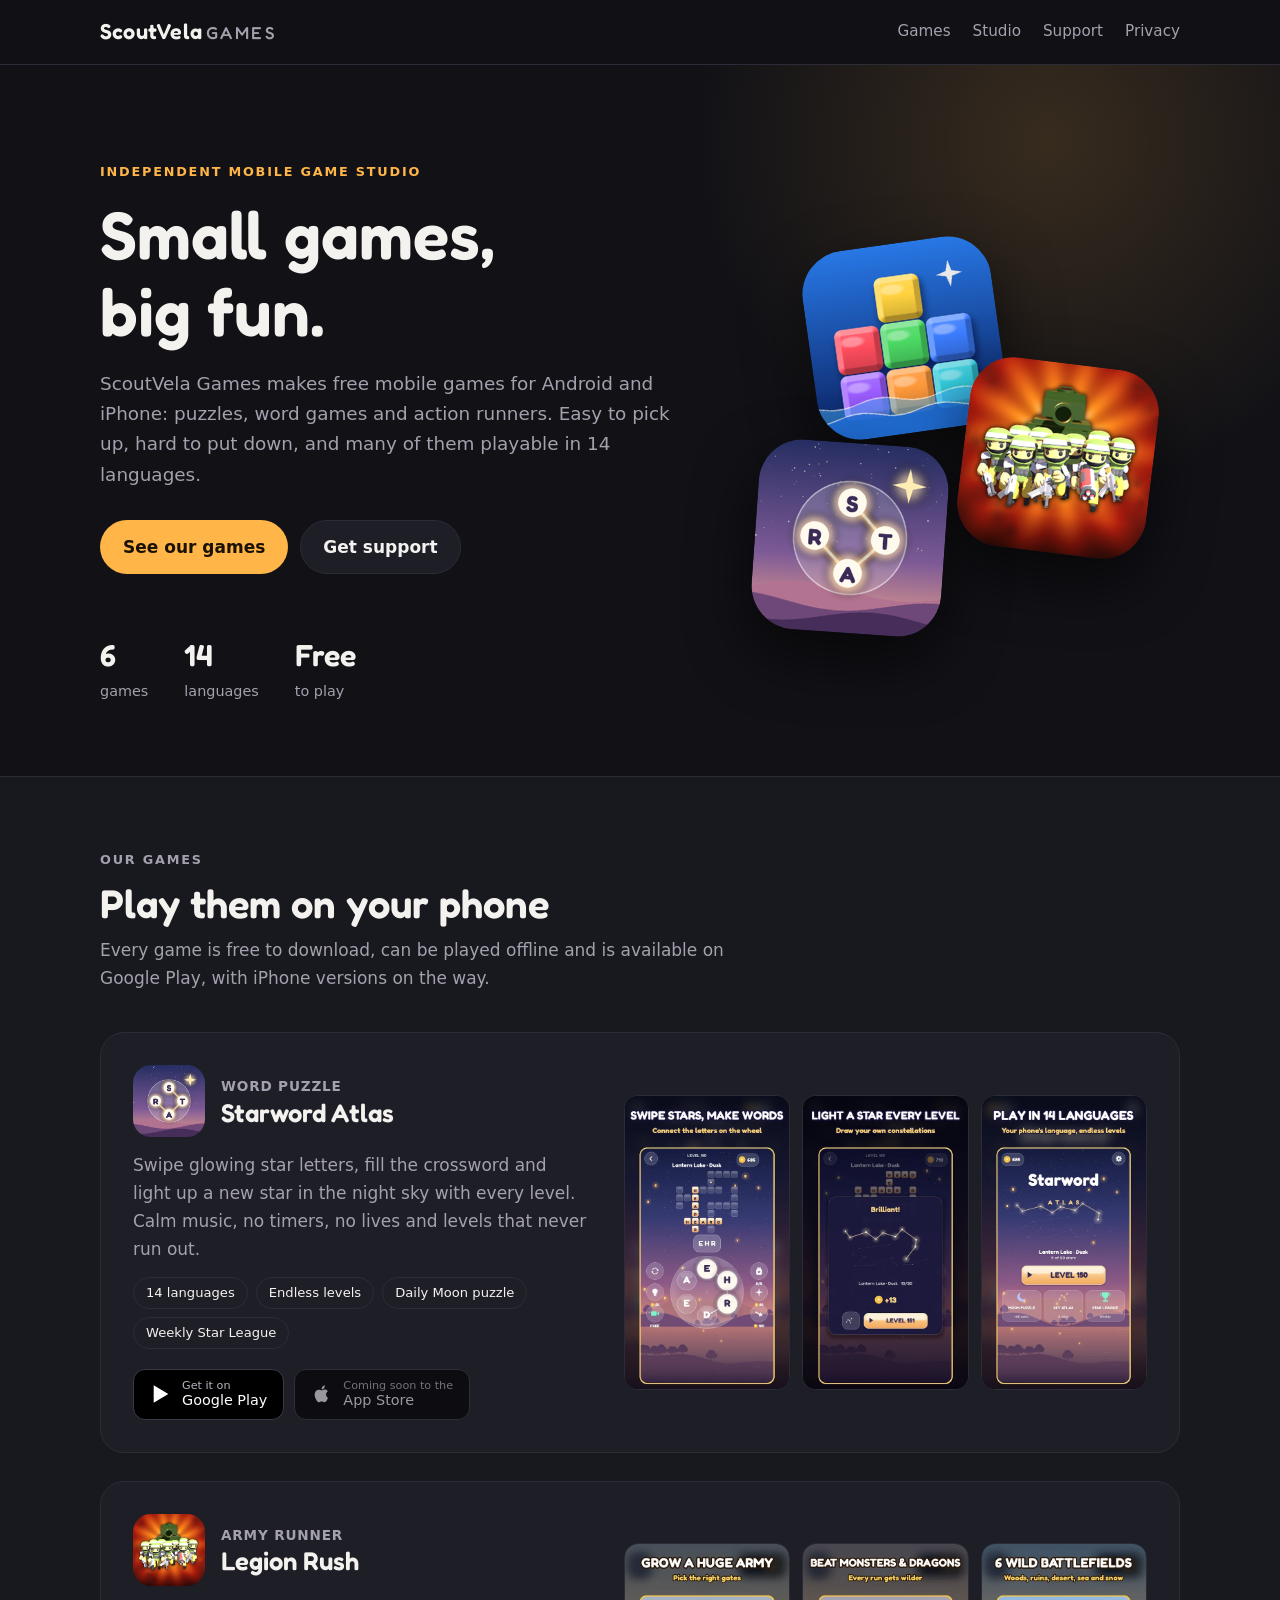
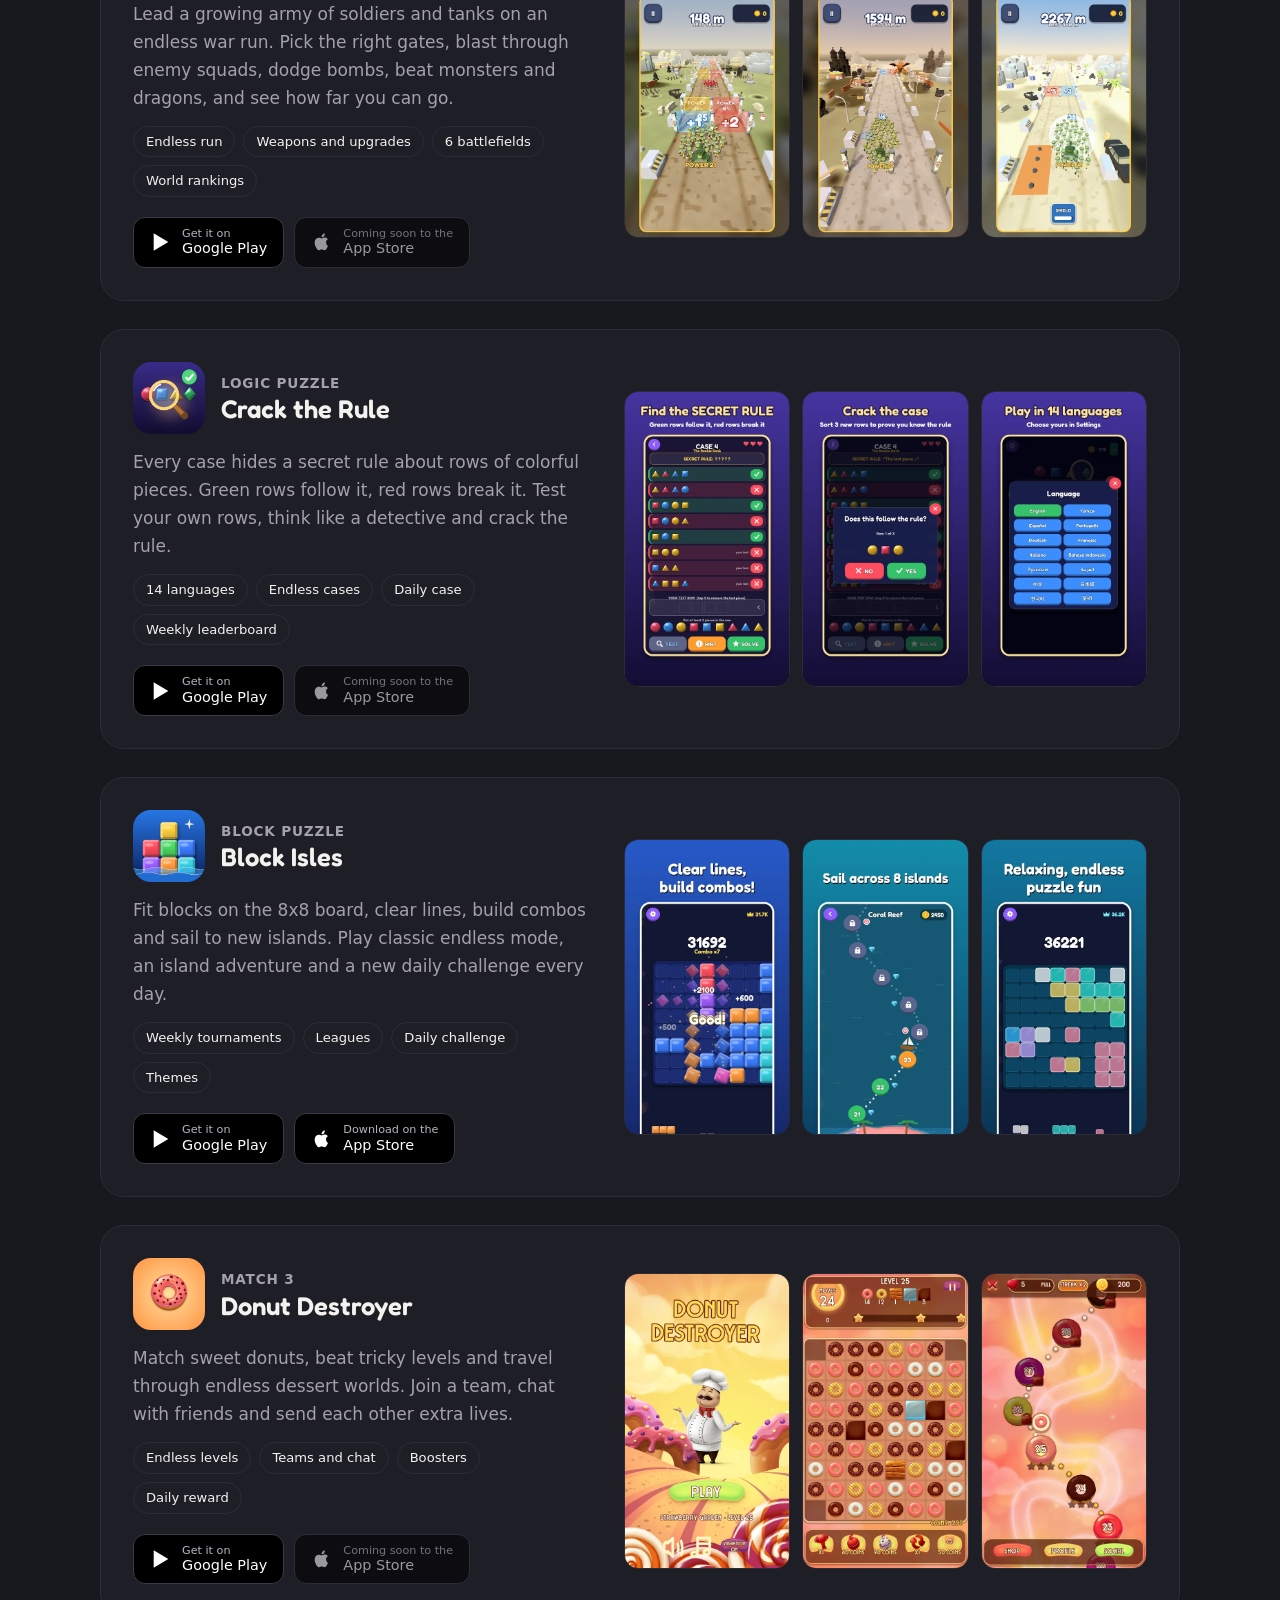
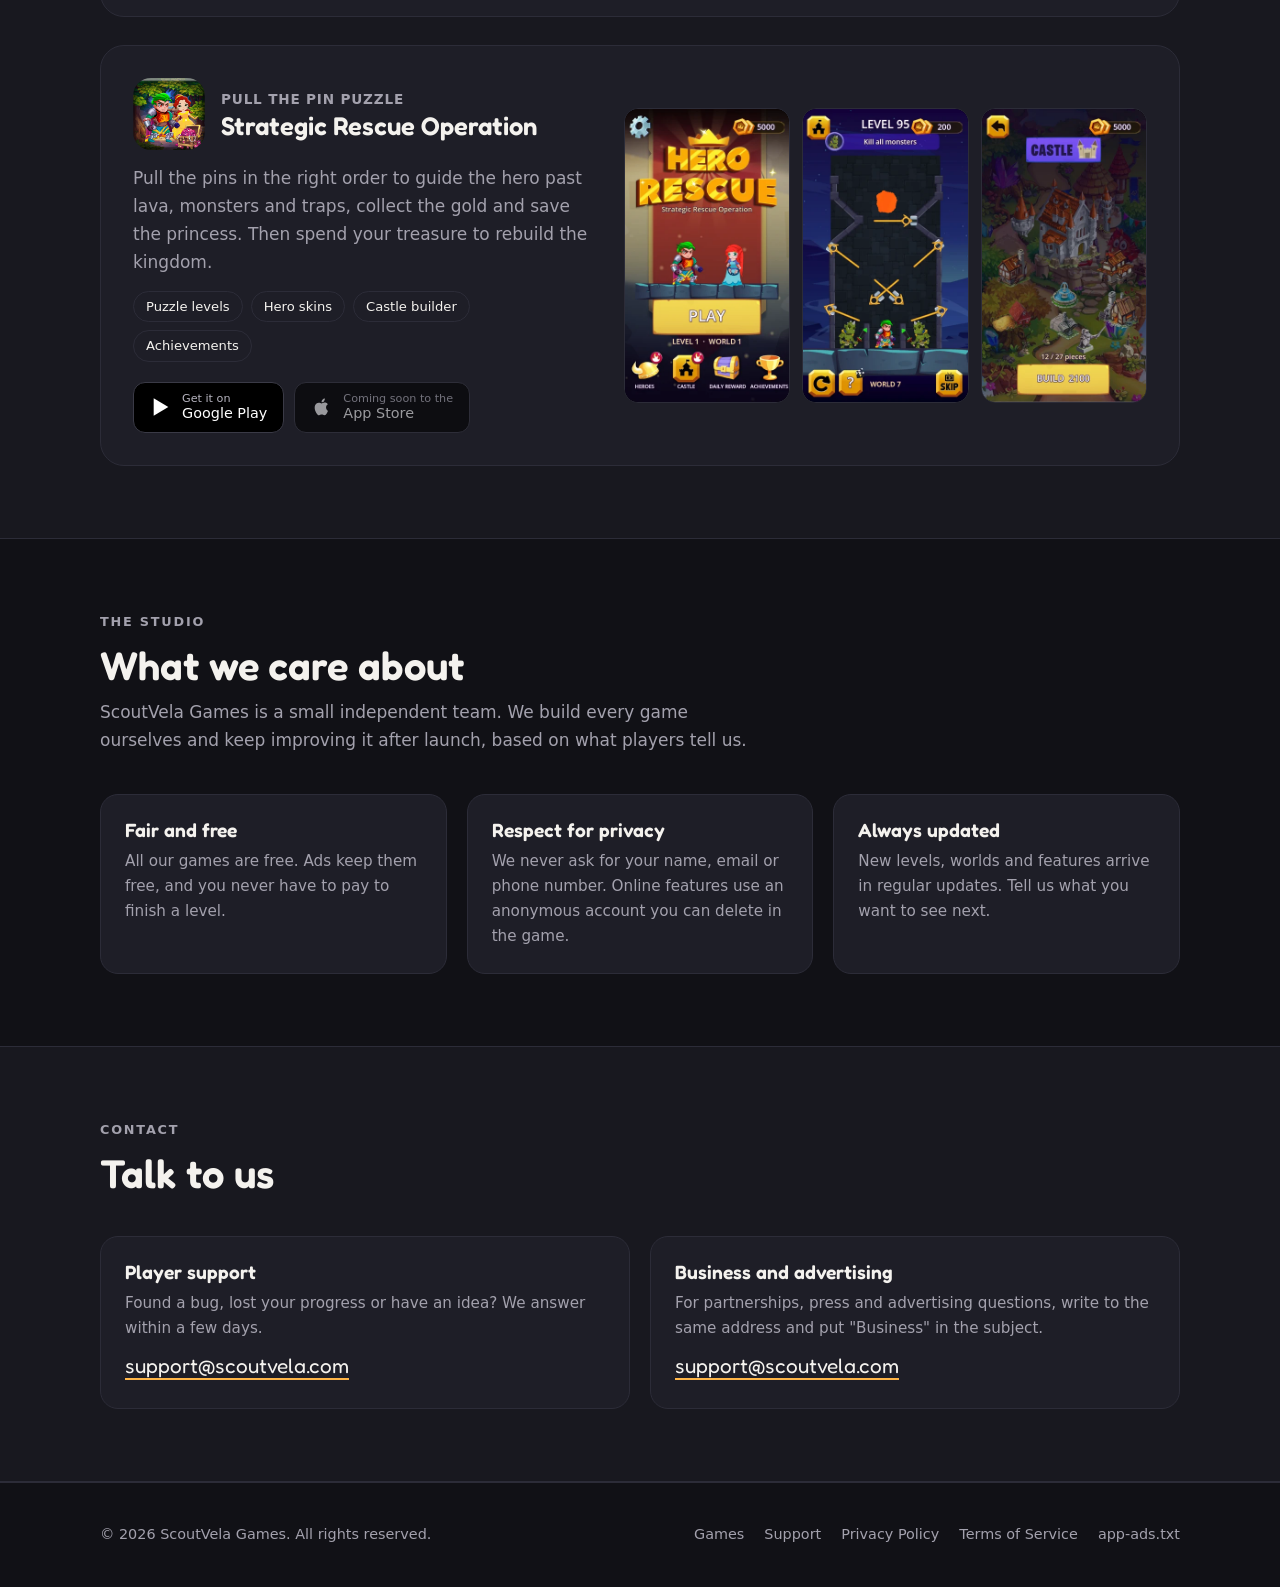
==== commit fe557f65: "Add Terms of Service page Co-Authored-By: Claude Opus 5.5 <noreply@anthropic.com> Claude-Session: ht" ====
--- a/index.html
+++ b/index.html
@@ -291,6 +291,7 @@
       <a href="#games">Games</a>
       <a href="support.html">Support</a>
       <a href="privacy.html">Privacy Policy</a>
+      <a href="terms.html">Terms of Service</a>
       <a href="app-ads.txt">app-ads.txt</a>
     </nav>
   </div>
